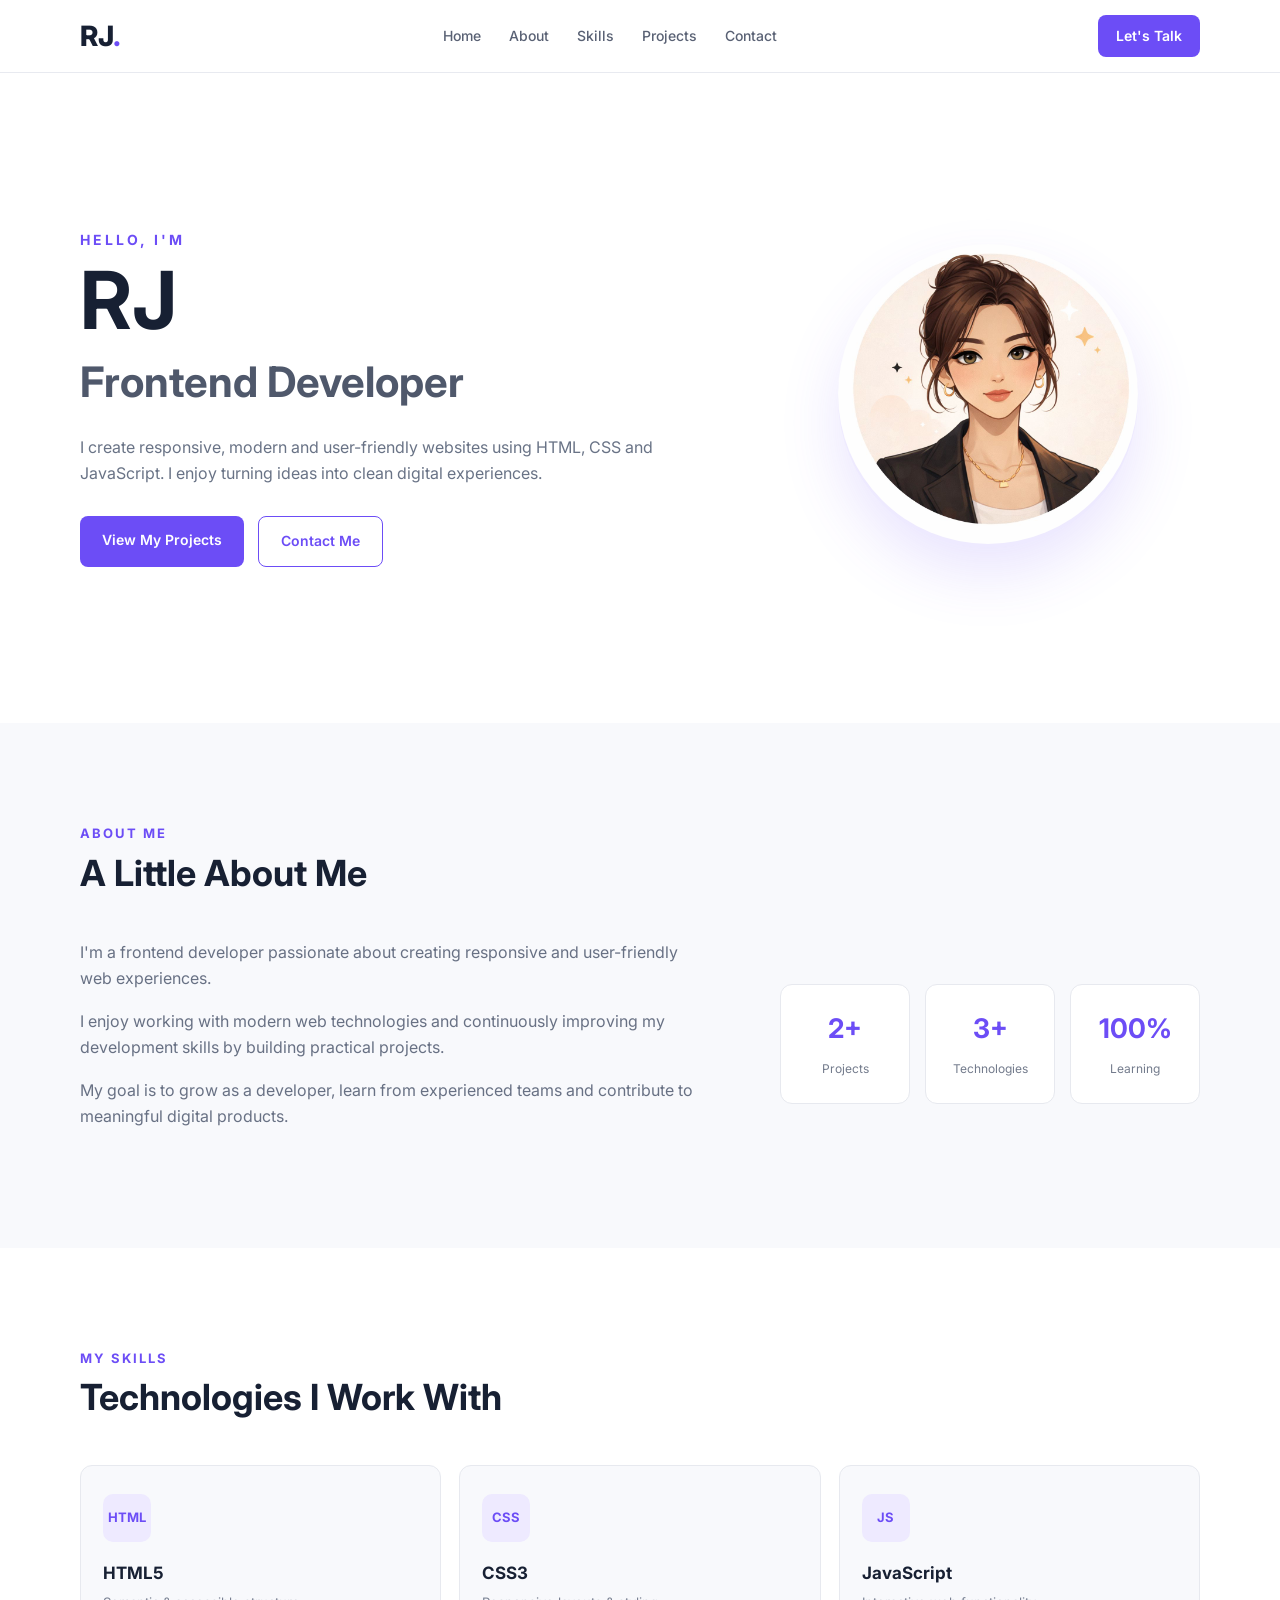
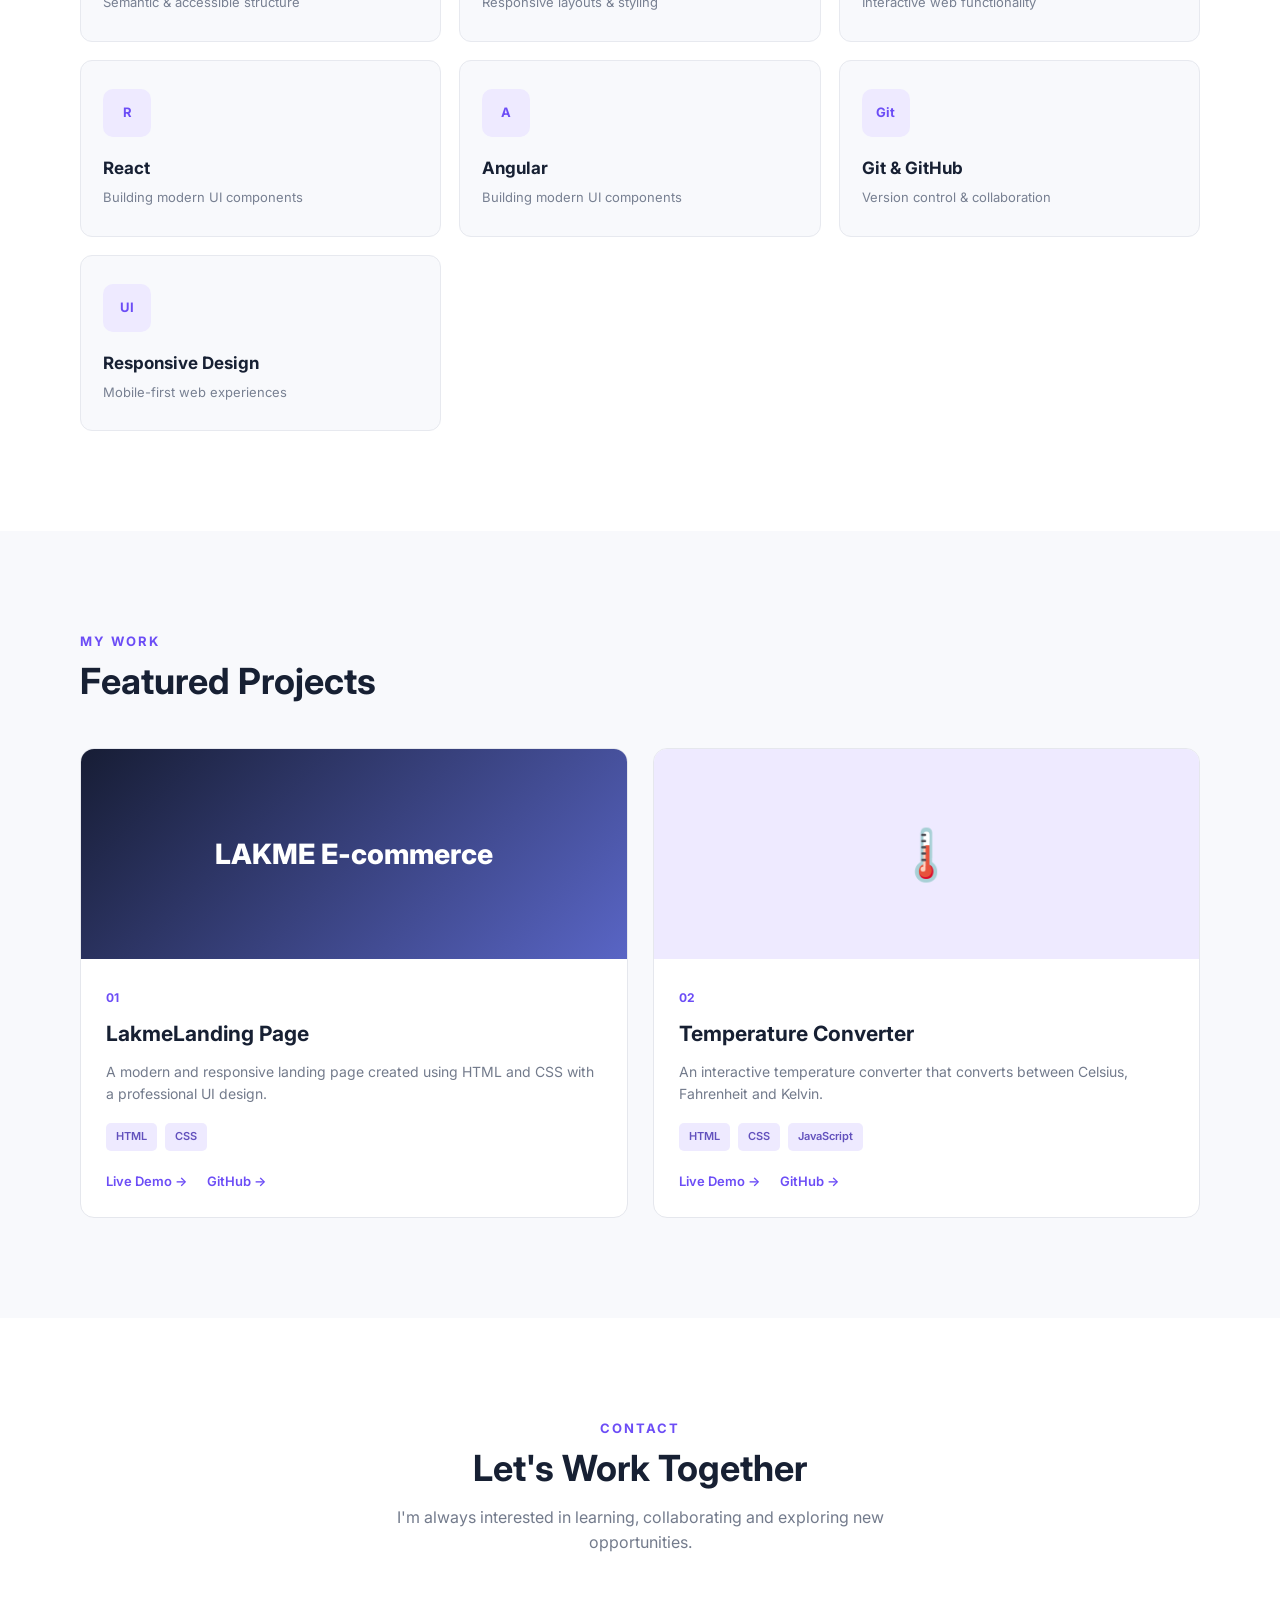
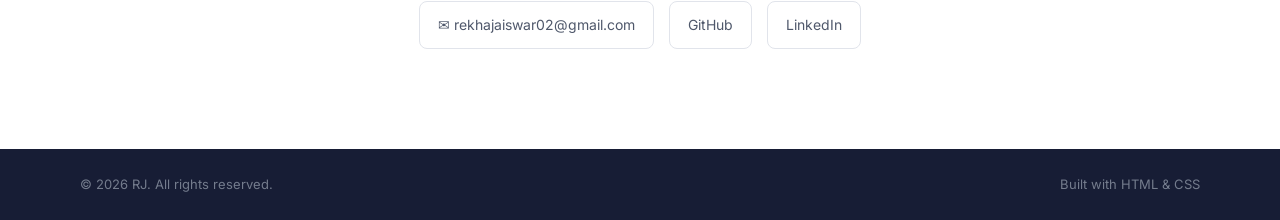
==== Task-3 Portfolio/index.html @ dd2cba9d "Add all three Internship projects" ====
<!doctype html>
<html lang="en">
  <head>
    <meta charset="UTF-8" />
    <meta name="viewport" content="width=device-width, initial-scale=1.0" />

    <title>RJ | Frontend Developer</title>

    <link rel="stylesheet" href="style.css" />

    <link
      href="https://fonts.googleapis.com/css2?family=Inter:wght@400;500;600;700;800&display=swap"
      rel="stylesheet" />
  </head>

  <body>
    <!-- ================= NAVBAR ================= -->

    <header class="navbar">
      <div class="container nav-container">
        <a href="#home" class="logo"> RJ<span>.</span> </a>

        <nav>
          <a href="#home">Home</a>
          <a href="#about">About</a>
          <a href="#skills">Skills</a>
          <a href="#projects">Projects</a>
          <a href="#contact">Contact</a>
        </nav>

        <a href="#contact" class="nav-button"> Let's Talk </a>
      </div>
    </header>

    <main>
      <!-- ================= HERO ================= -->

      <section class="hero" id="home">
        <div class="container hero-container">
          <div class="hero-content">
            <p class="intro">HELLO, I'M</p>

            <h1>RJ</h1>

            <h2>Frontend Developer</h2>

            <p class="hero-description">
              I create responsive, modern and user-friendly websites using HTML,
              CSS and JavaScript. I enjoy turning ideas into clean digital
              experiences.
            </p>

            <div class="hero-buttons">
              <a href="#projects" class="primary-button"> View My Projects </a>

              <a href="#contact" class="secondary-button"> Contact Me </a>
             
            </div>
          </div>

          <!-- Profile Avatar -->

          <div class="profile-container">
            <div class="profile-circle">
              <div clas="profile-avatar">
                <img
                  src="image/avtar.jpg"
                  alt="avatar" />
              </div>
            </div>
          </div>
        </div>
      </section>

      <!-- ================= ABOUT ================= -->

      <section class="section about" id="about">
        <div class="container">
          <div class="section-heading">
            <p>ABOUT ME</p>

            <h2>A Little About Me</h2>
          </div>

          <div class="about-content">
            <div class="about-text">
              <p>
                I'm a frontend developer passionate about creating responsive
                and user-friendly web experiences.
              </p>

              <p>
                I enjoy working with modern web technologies and continuously
                improving my development skills by building practical projects.
              </p>

              <p>
                My goal is to grow as a developer, learn from experienced teams
                and contribute to meaningful digital products.
              </p>
            </div>

            <div class="about-stats">
              <div class="stat">
                <strong>2+</strong>
                <span>Projects</span>
              </div>

              <div class="stat">
                <strong>3+</strong>
                <span>Technologies</span>
              </div>

              <div class="stat">
                <strong>100%</strong>
                <span>Learning</span>
              </div>
            </div>
          </div>
        </div>
      </section>

      <!-- ================= SKILLS ================= -->

      <section class="section skills" id="skills">
        <div class="container">
          <div class="section-heading">
            <p>MY SKILLS</p>

            <h2>Technologies I Work With</h2>
          </div>

          <div class="skills-grid">
            <div class="skill-card">
              <div class="skill-icon">HTML</div>
              <h3>HTML5</h3>
              <p>Semantic & accessible structure</p>
            </div>

            <div class="skill-card">
              <div class="skill-icon">CSS</div>
              <h3>CSS3</h3>
              <p>Responsive layouts & styling</p>
            </div>

            <div class="skill-card">
              <div class="skill-icon">JS</div>
              <h3>JavaScript</h3>
              <p>Interactive web functionality</p>
            </div>

            <div class="skill-card">
              <div class="skill-icon">R</div>
              <h3>React</h3>
              <p>Building modern UI components</p>
            </div>

            <div class="skill-card">
              <div class="skill-icon">A</div>
              <h3>Angular</h3>
              <p>Building modern UI components</p>
            </div>
            <div class="skill-card">
              <div class="skill-icon">Git</div>
              <h3>Git & GitHub</h3>
              <p>Version control & collaboration</p>
            </div>

            <div class="skill-card">
              <div class="skill-icon">UI</div>
              <h3>Responsive Design</h3>
              <p>Mobile-first web experiences</p>
            </div>
          </div>
        </div>
      </section>

      <!-- ================= PROJECTS ================= -->

      <section class="section projects" id="projects">
        <div class="container">
          <div class="section-heading">
            <p>MY WORK</p>

            <h2>Featured Projects</h2>
          </div>

          <div class="projects-grid">
            <!-- Project 1 -->

            <article class="project-card">
              <div class="project-image landing-preview">
                <span>LAKME E-commerce</span>
              </div>

              <div class="project-content">
                <span class="project-number"> 01 </span>

                <h3>LakmeLanding Page</h3>

                <p>
                  A modern and responsive landing page created using HTML and
                  CSS with a professional UI design.
                </p>

                <div class="project-tech">
                  <span>HTML</span>
                  <span>CSS</span>
                </div>

                <div class="project-links">
                  <a href="#" target="_blank"> Live Demo → </a>

                  <a href="#" target="_blank"> GitHub → </a>
                </div>
              </div>
            </article>

            <!-- Project 2 -->

            <article class="project-card">
              <div class="project-image converter-preview">
                <span>🌡️</span>
              </div>

              <div class="project-content">
                <span class="project-number"> 02 </span>

                <h3>Temperature Converter</h3>

                <p>
                  An interactive temperature converter that converts between
                  Celsius, Fahrenheit and Kelvin.
                </p>

                <div class="project-tech">
                  <span>HTML</span>
                  <span>CSS</span>
                  <span>JavaScript</span>
                </div>

                <div class="project-links">
                  <a href="#" target="_blank"> Live Demo → </a>

                  <a href="#" target="_blank"> GitHub → </a>
                </div>
              </div>
            </article>
          </div>
        </div>
      </section>

      <!-- ================= CONTACT ================= -->

      <section class="contact section" id="contact">
        <div class="container contact-container">
          <div class="section-heading">
            <p>CONTACT</p>

            <h2>Let's Work Together</h2>

            <p class="contact-description">
              I'm always interested in learning, collaborating and exploring new
              opportunities.
            </p>
          </div>

          <div class="contact-info">
            <a href="mailto:your-email@gmail.com">
              ✉
              <span> rekhajaiswar02@gmail.com </span>
            </a>

            <a
              href="https://github.com/Rekhajaiswar"
              target="_blank"
              rel="noopener">
              GitHub
            </a>

            <a
              href="https://www.linkedin.com/in/rekha-jaiswar-81910b2a0/"
              target="_blank"
              rel="noopener">
              LinkedIn
            </a>
          </div>
        </div>
      </section>
    </main>

    <!-- ================= FOOTER ================= -->

    <footer>
      <div class="container footer-container">
        <p>© 2026 RJ. All rights reserved.</p>

        <p>Built with HTML & CSS</p>
      </div>
    </footer>
  </body>
</html>
---- Task-3 Portfolio/style.css ----
/* =========================
   RESET
========================= */

* {
    margin: 0;
    padding: 0;
    box-sizing: border-box;
}

html {
    scroll-behavior: smooth;
}

body {
    font-family: "Inter", sans-serif;
    color: #172033;
    background: #f8f9fc;
    line-height: 1.6;
}

a {
    text-decoration: none;
    color: inherit;
}

.container {
    width: 90%;
    max-width: 1120px;
    margin: auto;
}


.navbar {
    position: sticky;
    top: 0;
    z-index: 1000;

    background: rgba(255, 255, 255, 0.95);
    border-bottom: 1px solid #e8eaf0;

}

.nav-container {
    min-height: 72px;

    display: flex;
    align-items: center;
    justify-content: space-between;
}

.logo {
    font-size: 28px;
    font-weight: 800;
}

.logo span {
    color: #6c4df6;
}

nav {
    display: flex;
    gap: 28px;
}

nav a {
    font-size: 14px;
    font-weight: 500;
    color: #596174;

    transition: 0.3s;
}

nav a:hover {
    color: #6c4df6;
}

.nav-button {
    padding: 10px 18px;

    border-radius: 8px;

    color: white;
    background: #6c4df6;

    font-size: 14px;
    font-weight: 600;

    transition: 0.3s;
}

.nav-button:hover {
    background: #5538dc;
    transform: translateY(-2px);
}


/* =========================
   HERO
========================= */

.hero {
    min-height: 650px;

    display: flex;
    align-items: center;

    background: #ffffff;
}

.hero-container {
    display: grid;
    grid-template-columns: 1.2fr 0.8fr;

    align-items: center;

    gap: 60px;
}

.intro {
    margin-bottom: 8px;

    color: #6c4df6;

    font-size: 14px;
    font-weight: 700;
    letter-spacing: 3px;
}

.hero h1 {
    font-size: clamp(50px, 10vw, 80px);
    line-height: 1;
    margin-bottom: 8px;
}

.hero h2 {
    margin-bottom: 20px;

    font-size: clamp(28px, 4vw, 42px);

    color: #4f586b;
}

.hero-description {
    max-width: 600px;

    margin-bottom: 30px;

    color: #697386;

    font-size: 16px;
}

.hero-buttons {
    display: flex;
    gap: 14px;

    flex-wrap: wrap;
}

.primary-button,
.secondary-button {
    display: inline-block;

    padding: 13px 22px;

    border-radius: 8px;

    font-size: 14px;
    font-weight: 600;

    transition: 0.3s;
}

.primary-button {
    color: white;
    background: #6c4df6;
}

.primary-button:hover {
    background: #5538dc;
    transform: translateY(-2px);
}

.secondary-button {
    color: #6c4df6;

    border: 1px solid #6c4df6;
}

.secondary-button:hover {
    color: white;
    background: #6c4df6;
}
.third-btn{
    display: inline-block;

    padding: 13px 22px;

    border-radius: 8px;

    font-size: 14px;
    font-weight: 600;

    transition: 0.3s;
    color:#5538dc;
    border: 1px solid #5538dc;

}
.third-btn:hover{
  color: white;
  background: #5538dc;


}
/* =========================
   PROFILE
========================= */

.profile-container {
    display: flex;
    justify-content: center;
}

.profile-circle {
    width: 300px;
    height: 300px;

    display: flex;
    justify-content: center;
    align-items: center;

    border-radius: 50%;

    background: #eeeaff;

    box-shadow:
        0 25px 60px rgba(108, 77, 246, 0.15);
}

.profile-avatar {
    width: 220px;
    height: 220px;

    display: flex;
    align-items: center;
    justify-content: center;

    border-radius: 50%;

    color: white;

    background:
        linear-gradient(
            135deg,
            #6c4df6,
            #9b7cff
        );

    font-size: 60px;
    font-weight: 800;
}

img{
    width:300px;
    height:300px;
    border-radius:50%;
}

.section {
    padding: 100px 0;
}

.section-heading {
    margin-bottom: 45px;
}

.section-heading > p:first-child {
    margin-bottom: 8px;

    color: #6c4df6;

    font-size: 13px;
    font-weight: 700;

    letter-spacing: 2px;
}

.section-heading h2 {
    font-size: 36px;
    line-height: 1.2;
}


/* =========================
   ABOUT
========================= */

.about {
    background: #f8f9fc;
}

.about-content {
    display: grid;
    grid-template-columns: 1.5fr 1fr;

    gap: 70px;

    align-items: center;
}

.about-text p {
    margin-bottom: 18px;

    color: #687184;

    font-size: 16px;
}

.about-stats {
    display: grid;
    grid-template-columns: repeat(3, 1fr);

    gap: 15px;
}

.stat {
    padding: 22px 10px;

    text-align: center;

    background: white;

    border: 1px solid #e7e9ef;
    border-radius: 12px;
}

.stat strong {
    display: block;

    margin-bottom: 5px;

    color: #6c4df6;

    font-size: 27px;
}

.stat span {
    color: #737b8c;

    font-size: 12px;
}


/* =========================
   SKILLS
========================= */

.skills {
    background: #ffffff;
}

.skills-grid {
    display: grid;

    grid-template-columns:
        repeat(3, 1fr);

    gap: 18px;
}

.skill-card {
    padding: 28px 22px;

    background: #f8f9fc;

    border: 1px solid #e7e9ef;
    border-radius: 12px;

    transition: 0.3s;
}

.skill-card:hover {
    transform: translateY(-5px);

    border-color: #c9c0ff;

    box-shadow:
        0 15px 35px rgba(0, 0, 0, 0.07);
}

.skill-icon {
    width: 48px;
    height: 48px;

    display: flex;
    align-items: center;
    justify-content: center;

    margin-bottom: 18px;

    border-radius: 10px;

    color: #6c4df6;
    background: #eeeaff;

    font-size: 13px;
    font-weight: 700;
}

.skill-card h3 {
    margin-bottom: 5px;

    font-size: 17px;
}

.skill-card p {
    color: #788092;

    font-size: 13px;
}


/* =========================
   PROJECTS
========================= */

.projects {
    background: #f8f9fc;
}

.projects-grid {
    display: grid;

    grid-template-columns:
        repeat(2, 1fr);

    gap: 25px;
}

.project-card {
    overflow: hidden;

    background: white;

    border: 1px solid #e5e7ed;

    border-radius: 14px;

    transition: 0.3s;
}

.project-card:hover {
    transform: translateY(-5px);

    box-shadow:
        0 18px 40px rgba(0, 0, 0, 0.08);
}

.project-image {
    height: 210px;

    display: flex;
    align-items: center;
    justify-content: center;

    font-size: 28px;
    font-weight: 800;
}
.project-image {
     height: 210px;

    display: flex;
    align-items: center;
    justify-content: center;

    font-size: 28px;
    font-weight: 800;

}
.landing-preview {
    color: white;

    background:
        linear-gradient(
            135deg,
            #171d35,
            #5965c5
        );
}

.converter-preview {
    background: #eeeaff;

    color: #6c4df6;

    font-size: 50px;
}

.project-content {
    padding: 25px;
}

.project-number {
    color: #6c4df6;

    font-size: 12px;
    font-weight: 700;
}

.project-content h3 {
    margin: 7px 0 10px;

    font-size: 21px;
}

.project-content p {
    margin-bottom: 18px;

    color: #737b8c;

    font-size: 14px;
}

.project-tech {
    display: flex;
    gap: 8px;

    flex-wrap: wrap;

    margin-bottom: 20px;
}

.project-tech span {
    padding: 5px 10px;

    border-radius: 5px;

    color: #6251bd;

    background: #eeeaff;

    font-size: 11px;
    font-weight: 600;
}

.project-links {
    display: flex;
    gap: 20px;
}

.project-links a {
    color: #6c4df6;

    font-size: 13px;
    font-weight: 600;
}

.project-links a:hover {
    text-decoration: underline;
}


/* =========================
   CONTACT
========================= */

.contact {
    text-align: center;

    background: #ffffff;
}

.contact-description {
    max-width: 550px;

    margin: 15px auto 0;

    color: #737b8c;
}

.contact-info {
    display: flex;

    justify-content: center;

    gap: 15px;

    flex-wrap: wrap;

    margin-top: 30px;
}

.contact-info a {
    padding: 12px 18px;

    border: 1px solid #e1e4eb;

    border-radius: 8px;

    color: #4f586b;

    font-size: 14px;

    transition: 0.3s;
}

.contact-info a:hover {
    color: #6c4df6;

    border-color: #6c4df6;
}


/* =========================
   FOOTER
========================= */

footer {
    padding: 25px 0;

    color: #747c8d;

    background: #171d35;

    font-size: 13px;
}

.footer-container {
    display: flex;

    align-items: center;
    justify-content: space-between;

    gap: 20px;
}


/* =========================
   RESPONSIVE
========================= */

@media (max-width: 850px) {

    nav {
        gap: 15px;
    }

    .hero-container {
        grid-template-columns: 1fr;

        text-align: center;

        padding: 70px 0;
    }

    .hero-description {
        margin-left: auto;
        margin-right: auto;
    }

    .hero-buttons {
        justify-content: center;
    }

    .profile-container {
        order: -1;
    }

    .profile-circle {
        width: 220px;
        height: 220px;
    }

    .profile-avatar {
        width: 160px;
        height: 160px;

        font-size: 45px;
    }

    .about-content {
        grid-template-columns: 1fr;

        gap: 35px;
    }
}


@media (max-width: 650px) {

    .nav-container {
        flex-wrap: wrap;

        padding: 15px 0;
    }

    nav {
        width: 100%;

        order: 3;

        justify-content: center;

        padding-top: 12px;

        gap: 18px;
    }

    .nav-button {
        display: none;
    }

    .hero {
        min-height: auto;
    }

    .section {
        padding: 70px 0;
    }

    .section-heading h2 {
        font-size: 29px;
    }

    .skills-grid,
    .projects-grid {
        grid-template-columns: 1fr;
    }

    .about-stats {
        grid-template-columns: 1fr;
    }

    .footer-container {
        flex-direction: column;

        text-align: center;
    }
}


@media (max-width: 420px) {

    .container {
        width: 92%;
    }

    .hero h1 {
        font-size: 65px;
    }

    .hero h2 {
        font-size: 27px;
    }

    .profile-circle {
        width: 190px;
        height: 190px;
    }

    .profile-avatar {
        width: 140px;
        height: 140px;

        font-size: 38px;
    }

    nav {
        gap: 10px;
    }

    nav a {
        font-size: 12px;
    }
}
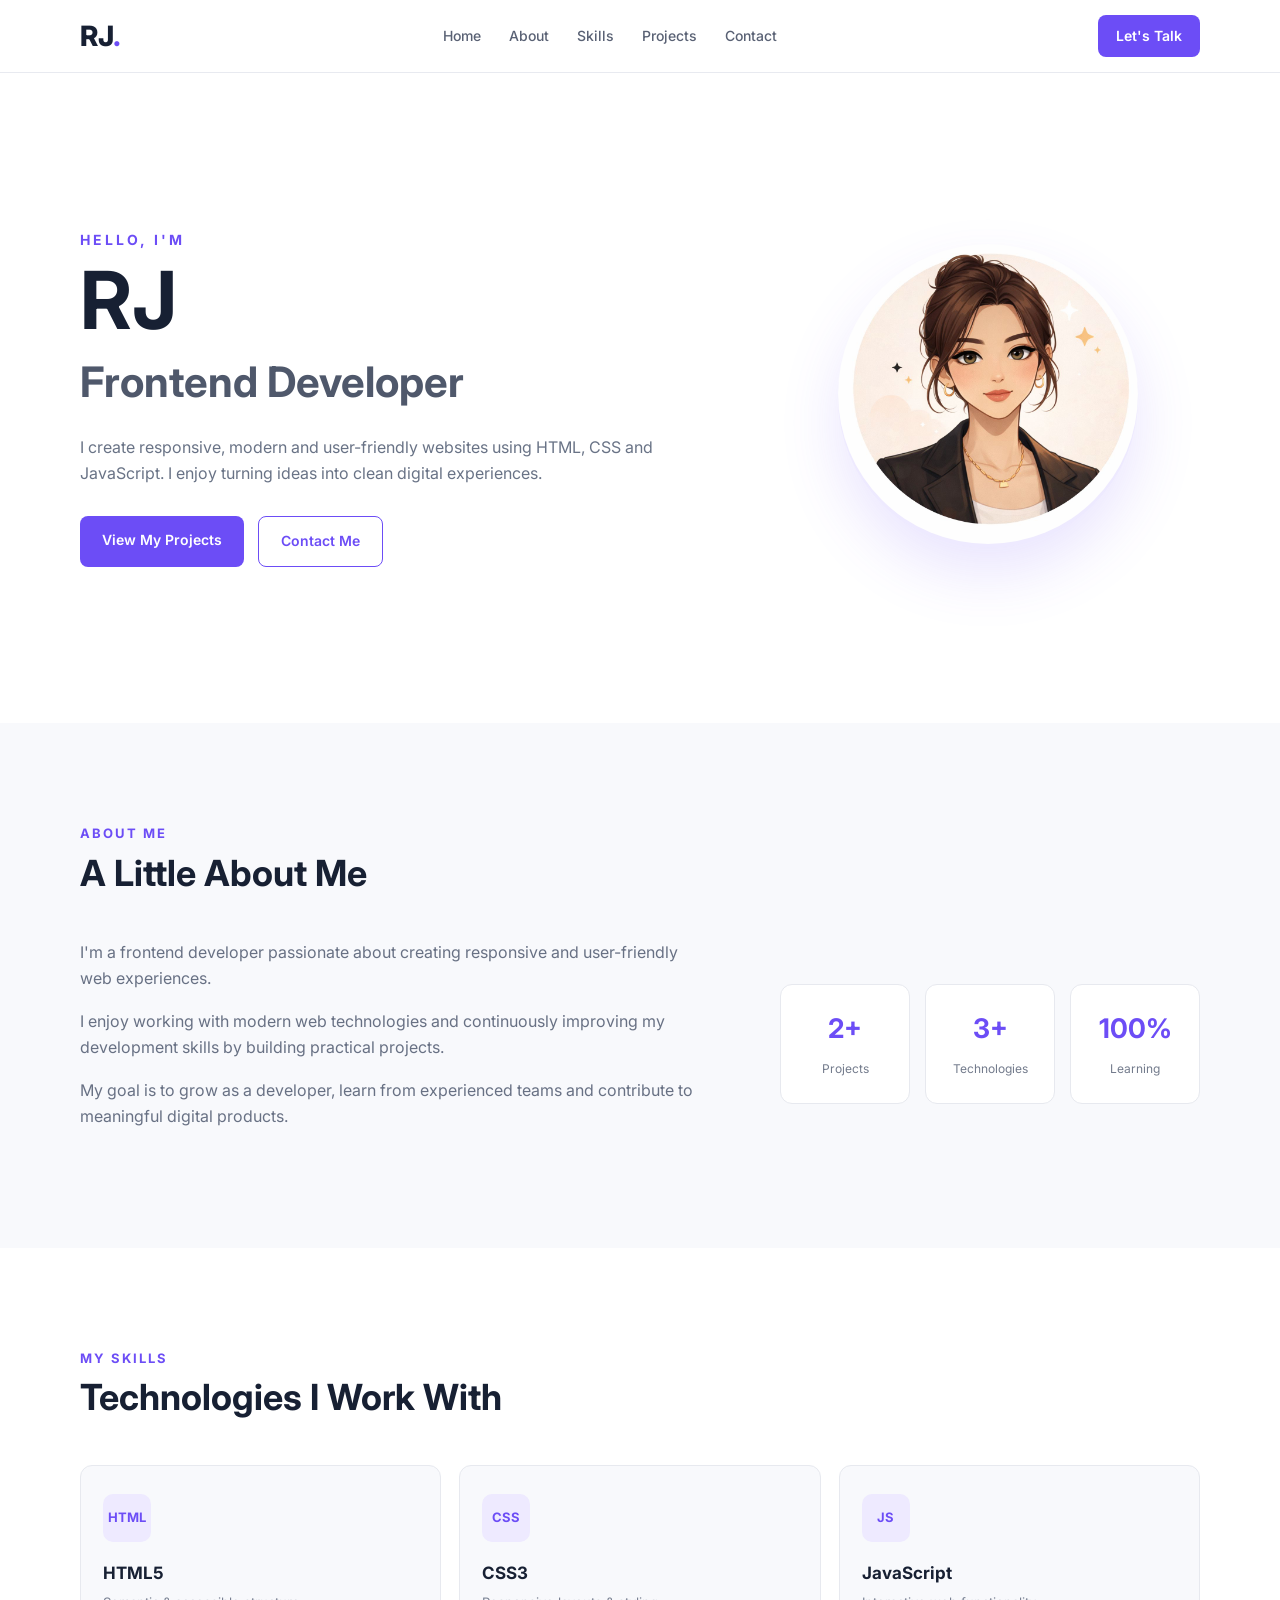
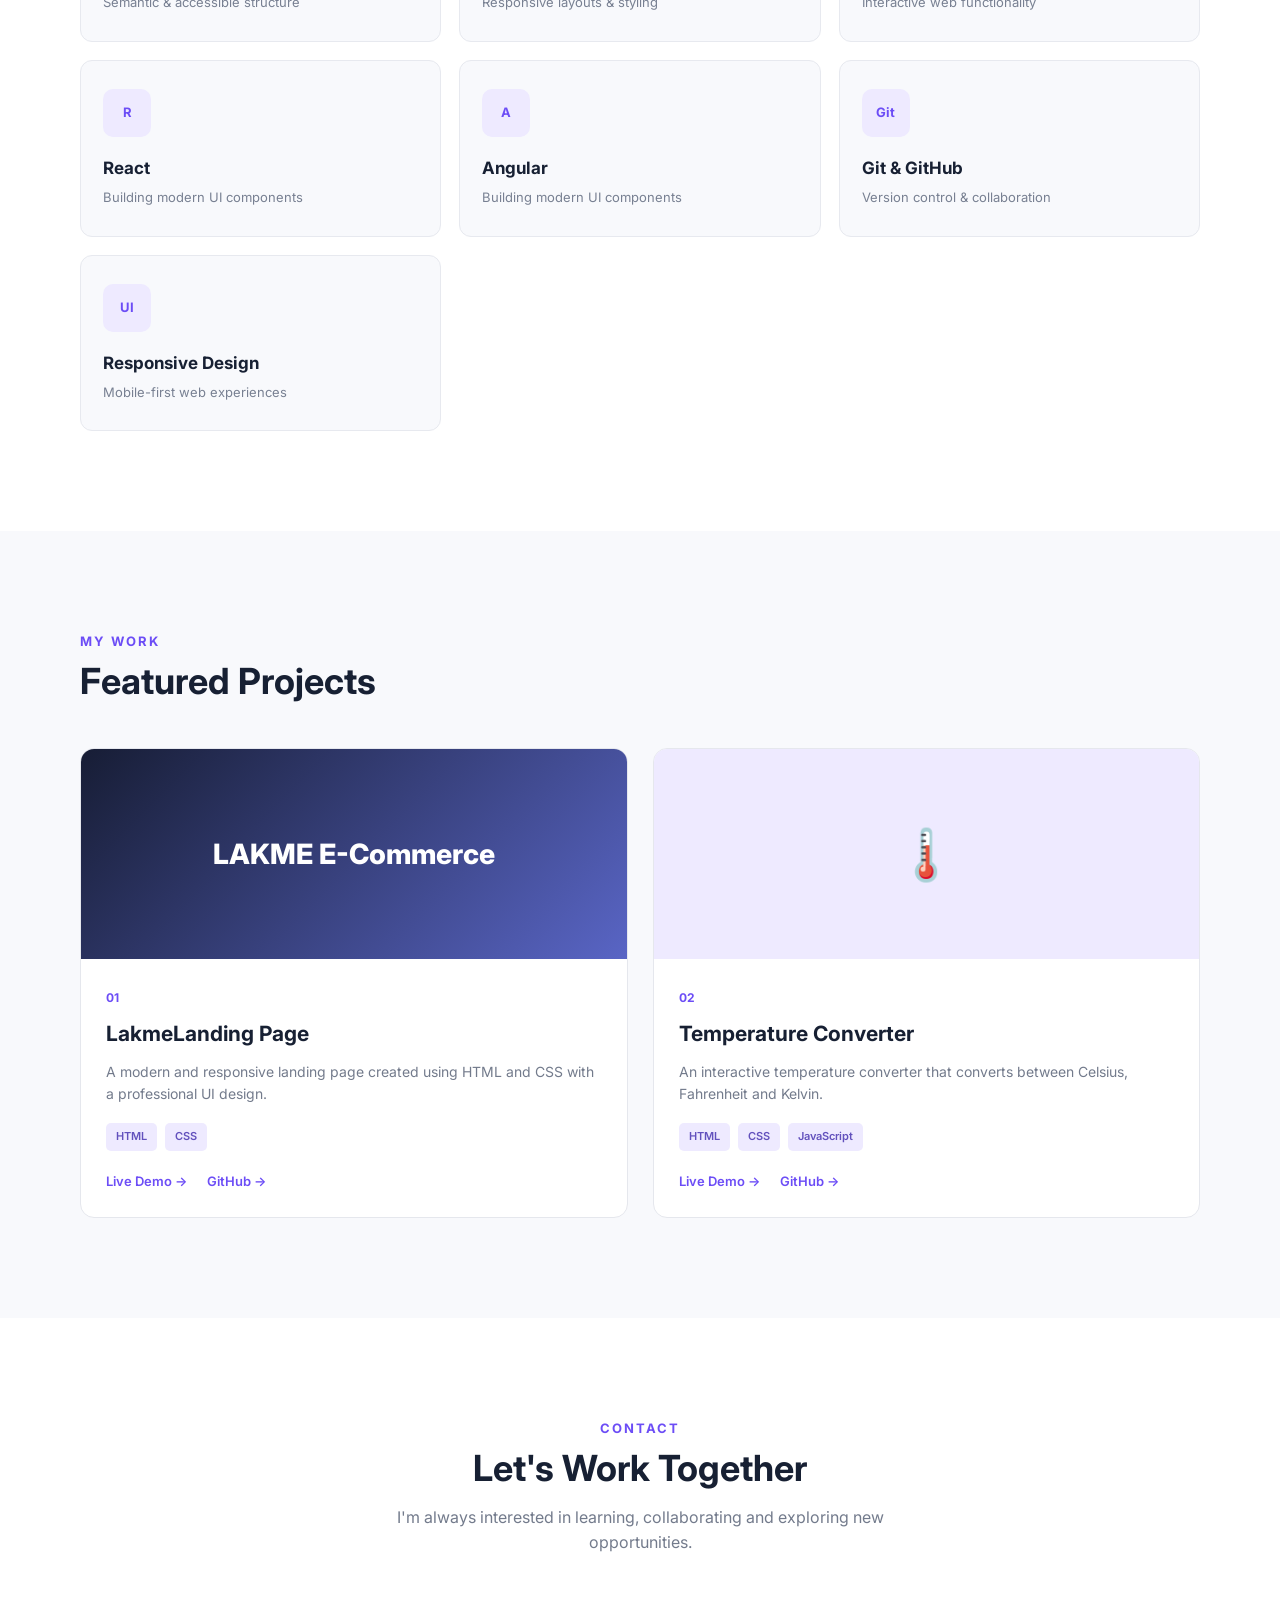
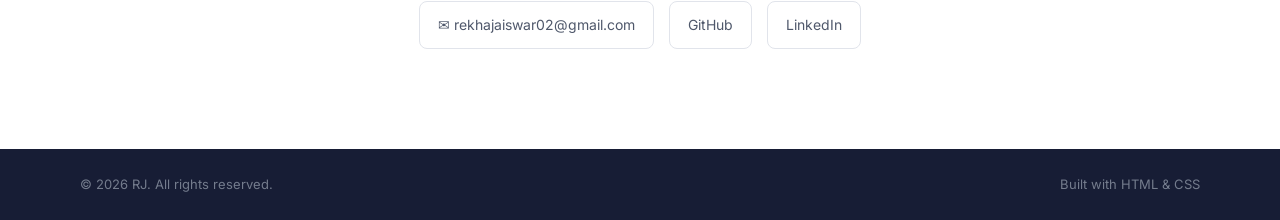
==== commit 91c279c2: "Add Task 2" ====
--- a/Task-3 Portfolio/index.html
+++ b/Task-3 Portfolio/index.html
@@ -190,7 +190,7 @@
 
             <article class="project-card">
               <div class="project-image landing-preview">
-                <span>LAKME E-commerce</span>
+                <span>LAKME E-Commerce</span>
               </div>
 
               <div class="project-content">
@@ -209,9 +209,9 @@
                 </div>
 
                 <div class="project-links">
-                  <a href="#" target="_blank"> Live Demo → </a>
-
-                  <a href="#" target="_blank"> GitHub → </a>
+                  <a href="https://rekhajaiswar.github.io/OIBSIP/Task-1%20Landing-Page/" target="_blank" rel="noopener"> Live Demo → </a>
+
+                  <a href="#" target="_blank" rel="noopener"> GitHub → </a>
                 </div>
               </div>
             </article>
